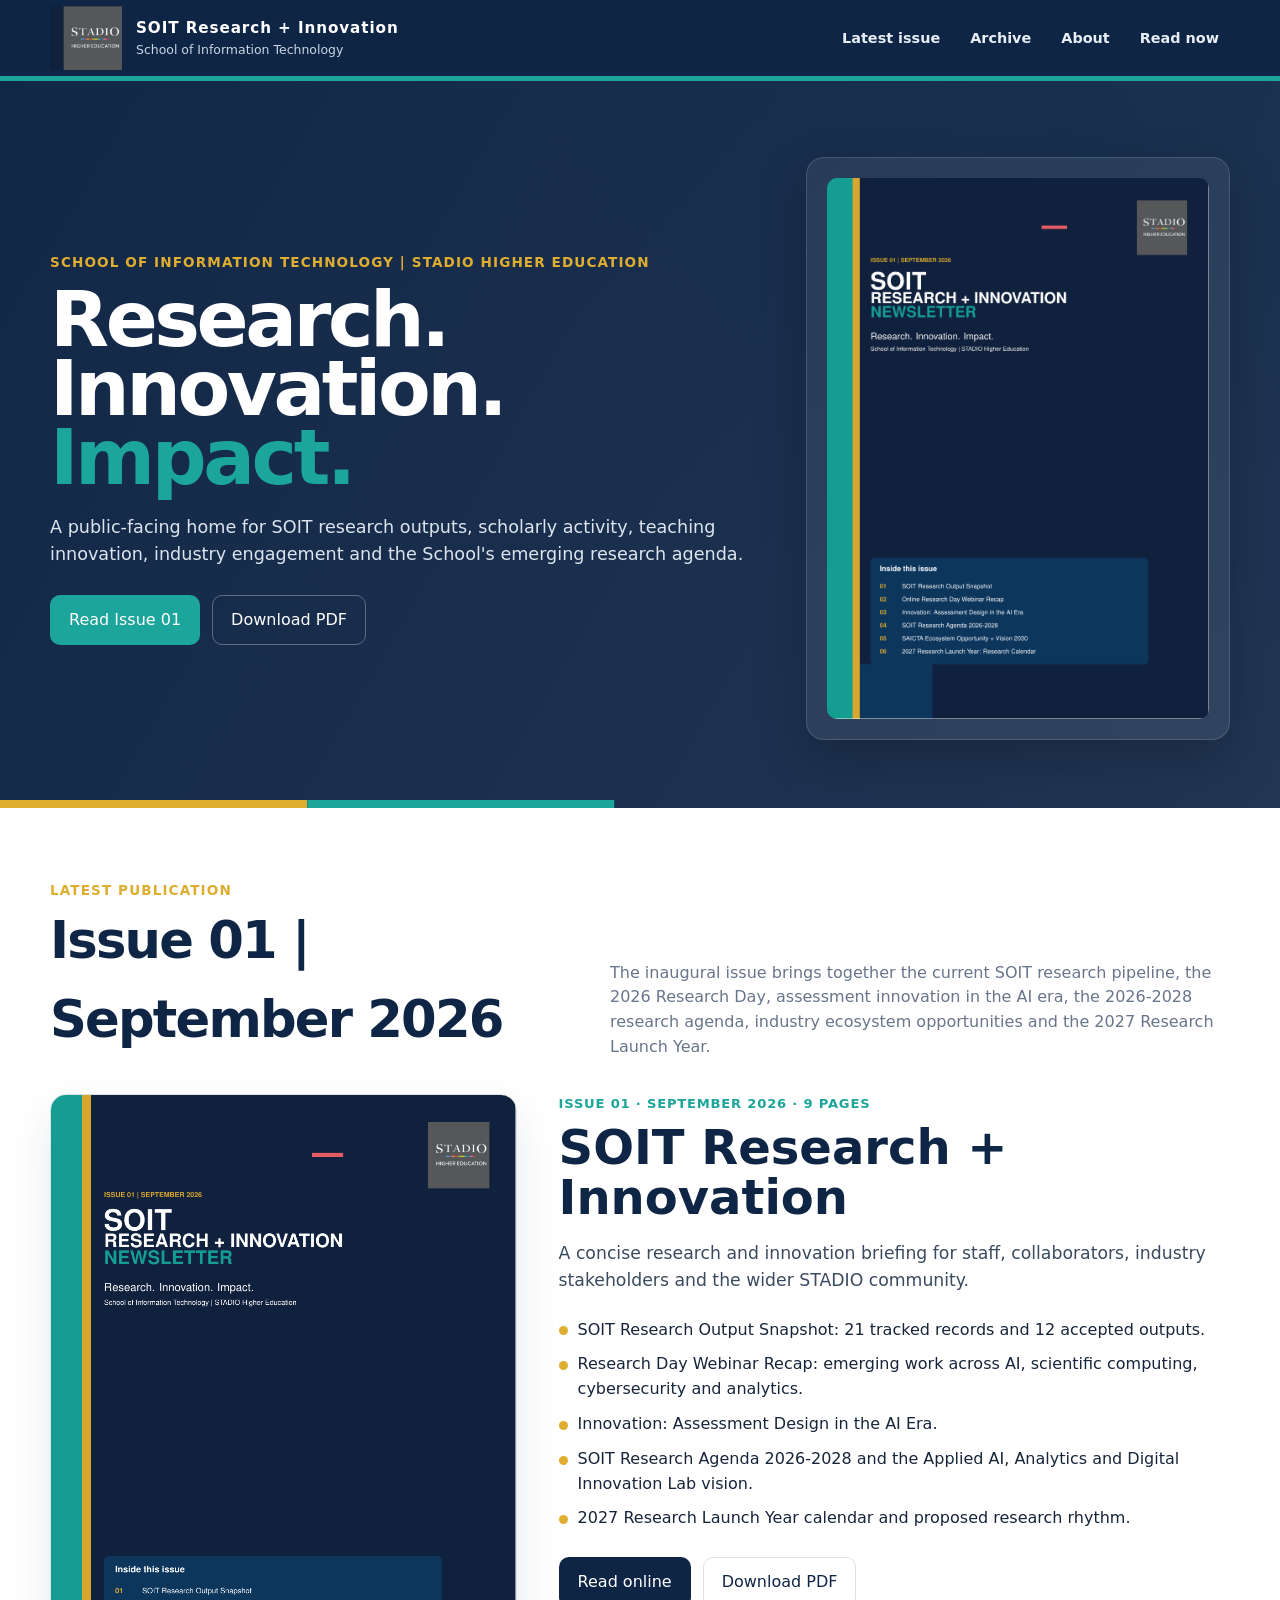
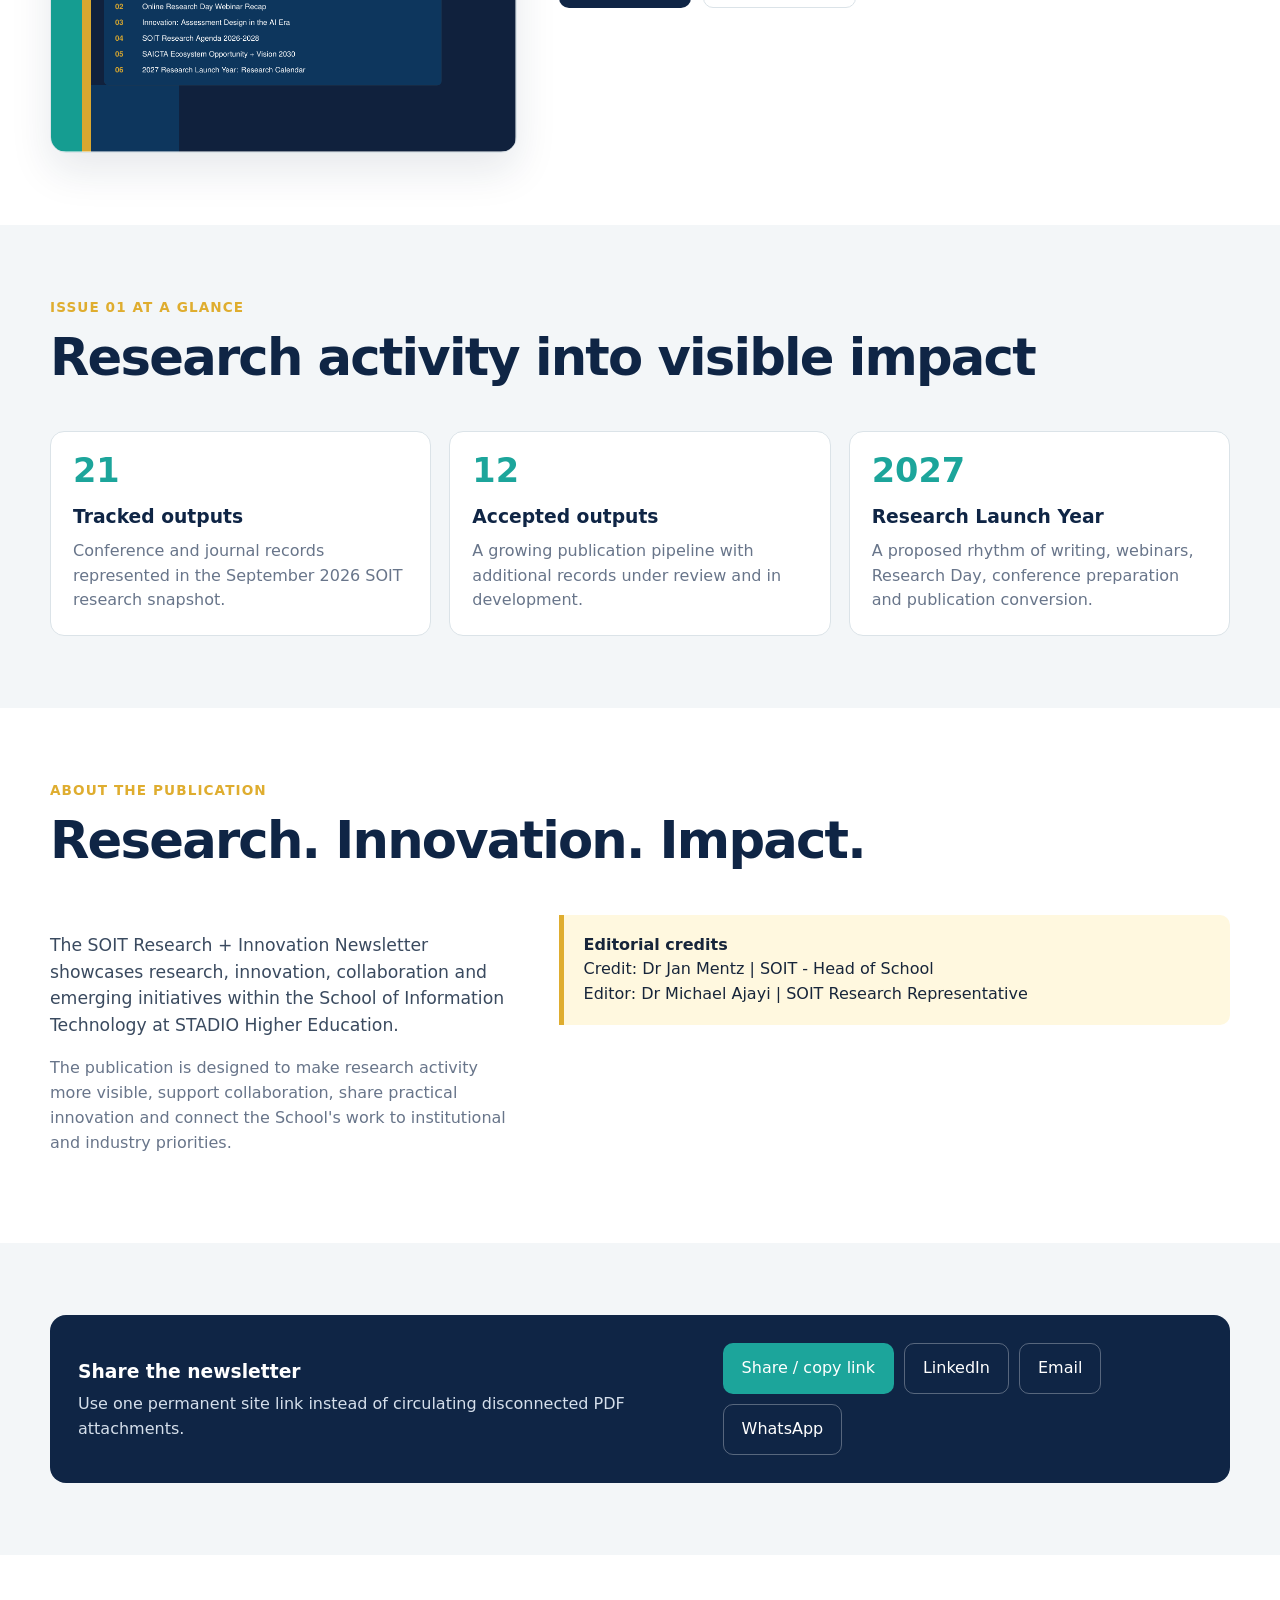
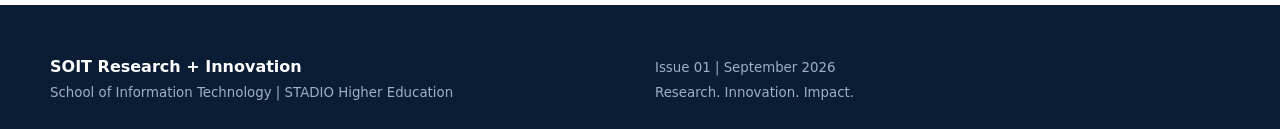
==== docs/index.html @ 40d05c93 "Add files via upload" ====
<!doctype html>
<html lang="en">
<head>
  <meta charset="utf-8">
  <meta name="viewport" content="width=device-width,initial-scale=1">
  <title>SOIT Research + Innovation | STADIO Higher Education</title>
  <meta name="description" content="Research, innovation and impact from the School of Information Technology at STADIO Higher Education.">
  <meta name="theme-color" content="#0f2545">
  <link rel="alternate" type="application/rss+xml" title="SOIT Research + Innovation" href="feed.xml">
  <link rel="stylesheet" href="assets/css/style.css">
</head>
<body>
<header class="topbar">
  <div class="container nav">
    <a class="brand" href="./">
      <img src="assets/images/stadio-logo.png" alt="STADIO Higher Education">
      <div class="brand-copy"><strong>SOIT Research + Innovation</strong><span>School of Information Technology</span></div>
    </a>
    <nav class="navlinks" aria-label="Primary navigation">
      <a href="#latest">Latest issue</a>
      <a href="archive.html">Archive</a>
      <a href="#about">About</a>
      <a href="latest/">Read now</a>
    </nav>
  </div>
</header>

<main>
  <section class="hero">
    <div class="container hero-grid">
      <div>
        <div class="kicker">School of Information Technology | STADIO Higher Education</div>
        <h1>Research.<br>Innovation.<br><span class="accent">Impact.</span></h1>
        <p>A public-facing home for SOIT research outputs, scholarly activity, teaching innovation, industry engagement and the School's emerging research agenda.</p>
        <div class="actions">
          <a class="btn btn-primary" href="latest/">Read Issue 01</a>
          <a class="btn btn-secondary" href="issues/2026/issue-01/SOIT-Research-Innovation-Newsletter-Sep-2026.pdf">Download PDF</a>
        </div>
      </div>
      <div class="hero-card">
        <img src="assets/images/issue-01-cover.png" alt="Cover of SOIT Research + Innovation Newsletter, Issue 01, September 2026">
      </div>
    </div>
  </section>

  <section id="latest" class="section">
    <div class="container">
      <div class="section-head">
        <div><div class="kicker">Latest publication</div><h2>Issue 01 | September 2026</h2></div>
        <p>The inaugural issue brings together the current SOIT research pipeline, the 2026 Research Day, assessment innovation in the AI era, the 2026-2028 research agenda, industry ecosystem opportunities and the 2027 Research Launch Year.</p>
      </div>
      <div class="latest-grid">
        <a class="cover-wrap" href="latest/" aria-label="Open Issue 01"><img src="assets/images/issue-01-cover.png" alt="Issue 01 cover"></a>
        <div>
          <div class="issue-meta">Issue 01 · September 2026 · 9 pages</div>
          <h3 class="issue-title">SOIT Research + Innovation</h3>
          <p class="lede">A concise research and innovation briefing for staff, collaborators, industry stakeholders and the wider STADIO community.</p>
          <ul class="highlights">
            <li>SOIT Research Output Snapshot: 21 tracked records and 12 accepted outputs.</li>
            <li>Research Day Webinar Recap: emerging work across AI, scientific computing, cybersecurity and analytics.</li>
            <li>Innovation: Assessment Design in the AI Era.</li>
            <li>SOIT Research Agenda 2026-2028 and the Applied AI, Analytics and Digital Innovation Lab vision.</li>
            <li>2027 Research Launch Year calendar and proposed research rhythm.</li>
          </ul>
          <div class="actions">
            <a class="btn btn-navy" href="latest/">Read online</a>
            <a class="btn btn-light" href="issues/2026/issue-01/SOIT-Research-Innovation-Newsletter-Sep-2026.pdf" download>Download PDF</a>
          </div>
        </div>
      </div>
    </div>
  </section>

  <section class="section alt">
    <div class="container">
      <div class="section-head"><div><div class="kicker">Issue 01 at a glance</div><h2>Research activity into visible impact</h2></div></div>
      <div class="cards">
        <article class="card"><div class="num">21</div><h3>Tracked outputs</h3><p>Conference and journal records represented in the September 2026 SOIT research snapshot.</p></article>
        <article class="card"><div class="num">12</div><h3>Accepted outputs</h3><p>A growing publication pipeline with additional records under review and in development.</p></article>
        <article class="card"><div class="num">2027</div><h3>Research Launch Year</h3><p>A proposed rhythm of writing, webinars, Research Day, conference preparation and publication conversion.</p></article>
      </div>
    </div>
  </section>

  <section id="about" class="section">
    <div class="container">
      <div class="section-head"><div><div class="kicker">About the publication</div><h2>Research. Innovation. Impact.</h2></div></div>
      <div class="latest-grid">
        <div>
          <p class="lede">The SOIT Research + Innovation Newsletter showcases research, innovation, collaboration and emerging initiatives within the School of Information Technology at STADIO Higher Education.</p>
          <p class="muted">The publication is designed to make research activity more visible, support collaboration, share practical innovation and connect the School's work to institutional and industry priorities.</p>
        </div>
        <div class="callout">
          <strong>Editorial credits</strong><br>
          Credit: Dr Jan Mentz | SOIT - Head of School<br>
          Editor: Dr Michael Ajayi | SOIT Research Representative
        </div>
      </div>
    </div>
  </section>

  <section class="section alt">
    <div class="container">
      <div class="share-strip">
        <div><h3>Share the newsletter</h3><p>Use one permanent site link instead of circulating disconnected PDF attachments.</p></div>
        <div class="share-actions">
          <button class="btn btn-primary" data-share="native">Share / copy link</button>
          <a class="btn btn-secondary" data-share="linkedin" target="_blank" rel="noopener">LinkedIn</a>
          <a class="btn btn-secondary" data-share="email">Email</a>
          <a class="btn btn-secondary" data-share="whatsapp" target="_blank" rel="noopener">WhatsApp</a>
        </div>
      </div>
    </div>
  </section>
</main>

<footer class="footer">
  <div class="container footer-grid">
    <div><strong>SOIT Research + Innovation</strong><br><small>School of Information Technology | STADIO Higher Education</small></div>
    <div><small>Issue 01 | September 2026<br>Research. Innovation. Impact.</small></div>
  </div>
</footer>
<script src="assets/js/site.js"></script>
</body>
</html>
---- docs/assets/css/style.css ----
:root {
  --navy: #0f2545;
  --navy-2: #163b63;
  --teal: #1ca59b;
  --gold: #dfad2f;
  --coral: #eb6370;
  --ink: #17253a;
  --muted: #68758a;
  --paper: #ffffff;
  --soft: #f3f6f8;
  --line: #dbe3e8;
  --max: 1180px;
}
* { box-sizing: border-box; }
html { scroll-behavior: smooth; }
body {
  margin: 0;
  font-family: Inter, ui-sans-serif, system-ui, -apple-system, BlinkMacSystemFont, "Segoe UI", sans-serif;
  color: var(--ink);
  background: var(--paper);
  line-height: 1.55;
}
a { color: inherit; }
img { max-width: 100%; display: block; }
.container { width: min(var(--max), calc(100% - 40px)); margin: 0 auto; }
.topbar {
  background: var(--navy);
  color: white;
  border-bottom: 5px solid var(--teal);
  position: sticky;
  top: 0;
  z-index: 20;
}
.nav {
  min-height: 76px;
  display: flex;
  align-items: center;
  justify-content: space-between;
  gap: 24px;
}
.brand { display: flex; align-items: center; gap: 14px; text-decoration: none; }
.brand img { width: 72px; height: auto; }
.brand-copy strong { display: block; font-size: 0.95rem; letter-spacing: .06em; }
.brand-copy span { display: block; font-size: .78rem; color: #c9d5e2; }
.navlinks { display: flex; flex-wrap: wrap; gap: 8px; align-items: center; }
.navlinks a {
  text-decoration: none;
  color: #e8eef5;
  font-weight: 650;
  font-size: .9rem;
  padding: 9px 11px;
  border-radius: 8px;
}
.navlinks a:hover { background: rgba(255,255,255,.09); }
.hero {
  background:
    linear-gradient(120deg, rgba(15,37,69,.99), rgba(15,37,69,.92)),
    radial-gradient(circle at 85% 10%, rgba(28,165,155,.38), transparent 42%);
  color: white;
  padding: 76px 0 68px;
  position: relative;
  overflow: hidden;
}
.hero::after {
  content: "";
  position: absolute;
  bottom: 0;
  left: 0;
  width: 24%;
  height: 8px;
  background: var(--gold);
  box-shadow: 24vw 0 0 var(--teal);
}
.hero-grid { display: grid; grid-template-columns: 1.25fr .75fr; gap: 48px; align-items: center; }
.kicker { color: var(--gold); font-weight: 800; letter-spacing: .08em; text-transform: uppercase; font-size: .85rem; }
.hero h1 { font-size: clamp(2.6rem, 6vw, 5.6rem); line-height: .9; margin: 12px 0 22px; letter-spacing: -.045em; }
.hero h1 .accent { color: var(--teal); }
.hero p { color: #dce5ef; max-width: 720px; font-size: 1.1rem; }
.hero-card {
  background: rgba(255,255,255,.07);
  border: 1px solid rgba(255,255,255,.14);
  border-radius: 18px;
  padding: 20px;
  box-shadow: 0 20px 50px rgba(0,0,0,.22);
}
.hero-card img { border-radius: 10px; width: 100%; }
.actions { display: flex; flex-wrap: wrap; gap: 12px; margin-top: 26px; }
.btn {
  display: inline-flex;
  align-items: center;
  justify-content: center;
  gap: 8px;
  border-radius: 10px;
  padding: 12px 18px;
  text-decoration: none;
  font-weight: 800;
  border: 1px solid transparent;
  cursor: pointer;
  font: inherit;
}
.btn-primary { background: var(--teal); color: white; }
.btn-primary:hover { filter: brightness(.95); }
.btn-secondary { background: transparent; border-color: rgba(255,255,255,.3); color: white; }
.btn-light { background: white; border-color: var(--line); color: var(--navy); }
.btn-navy { background: var(--navy); color: white; }
.section { padding: 72px 0; }
.section.alt { background: var(--soft); }
.section-head { display: flex; align-items: end; justify-content: space-between; gap: 20px; margin-bottom: 34px; }
.section-head h2 { font-size: clamp(2rem, 4vw, 3.2rem); margin: 0; letter-spacing: -.035em; color: var(--navy); }
.section-head p { max-width: 620px; color: var(--muted); margin: 0; }
.latest-grid { display: grid; grid-template-columns: .82fr 1.18fr; gap: 42px; align-items: start; }
.cover-wrap {
  border: 1px solid var(--line);
  border-radius: 16px;
  overflow: hidden;
  background: white;
  box-shadow: 0 18px 42px rgba(15,37,69,.10);
}
.cover-wrap img { width: 100%; }
.issue-meta { color: var(--teal); font-weight: 800; text-transform: uppercase; letter-spacing: .06em; font-size: .82rem; }
.issue-title { font-size: clamp(2rem, 4vw, 3rem); line-height: 1.05; margin: 8px 0 16px; color: var(--navy); }
.lede { font-size: 1.08rem; color: #3a4a5f; }
.highlights { display: grid; gap: 10px; margin: 24px 0; padding: 0; list-style: none; }
.highlights li { display: flex; gap: 10px; align-items: flex-start; }
.highlights li::before { content: ""; width: 9px; height: 9px; border-radius: 999px; background: var(--gold); margin-top: .55em; flex: 0 0 auto; }
.cards { display: grid; grid-template-columns: repeat(3,1fr); gap: 18px; }
.card { background: white; border: 1px solid var(--line); border-radius: 14px; padding: 22px; }
.card h3 { margin: 0 0 8px; color: var(--navy); }
.card p { margin: 0; color: var(--muted); }
.card .num { font-size: 2.1rem; line-height: 1; font-weight: 900; color: var(--teal); margin-bottom: 14px; }
.archive-table { width: 100%; border-collapse: collapse; background: white; border: 1px solid var(--line); border-radius: 14px; overflow: hidden; }
.archive-table th, .archive-table td { padding: 16px 18px; border-bottom: 1px solid var(--line); text-align: left; }
.archive-table th { color: var(--navy); background: #edf3f6; }
.archive-table tr:last-child td { border-bottom: 0; }
.tag { display: inline-block; padding: 4px 9px; border-radius: 999px; background: #e7f6f4; color: #0e7f77; font-size: .78rem; font-weight: 800; }
.share-strip { background: var(--navy); color: white; border-radius: 16px; padding: 28px; display: flex; align-items: center; justify-content: space-between; gap: 24px; }
.share-strip h3 { margin: 0 0 6px; }
.share-strip p { margin: 0; color: #d5dfeb; }
.share-actions { display: flex; flex-wrap: wrap; gap: 10px; }
.issue-hero { background: var(--navy); color: white; padding: 50px 0 42px; border-bottom: 6px solid var(--teal); }
.issue-hero h1 { font-size: clamp(2.2rem,5vw,4.2rem); line-height: .95; margin: 10px 0 16px; }
.pdf-shell { border: 1px solid var(--line); border-radius: 14px; overflow: hidden; background: #eef2f5; box-shadow: 0 16px 36px rgba(15,37,69,.10); }
.pdf-shell iframe { width: 100%; height: 78vh; min-height: 720px; border: 0; background: #fff; }
.callout { border-left: 5px solid var(--gold); background: #fff8df; padding: 18px 20px; border-radius: 0 10px 10px 0; }
.footer { background: #0b1c35; color: #d5dfeb; padding: 50px 0 24px; margin-top: 50px; }
.footer-grid { display: grid; grid-template-columns: 1fr 1fr; gap: 30px; }
.footer strong { color: white; }
.footer small { color: #9fb0c4; }
.muted { color: var(--muted); }
code { background: #eef2f5; padding: .15em .35em; border-radius: 5px; }
@media (max-width: 860px) {
  .nav { align-items: flex-start; padding: 14px 0; flex-direction: column; }
  .navlinks { width: 100%; overflow-x: auto; flex-wrap: nowrap; }
  .hero-grid, .latest-grid, .footer-grid { grid-template-columns: 1fr; }
  .hero-card { max-width: 520px; }
  .cards { grid-template-columns: 1fr; }
  .share-strip { flex-direction: column; align-items: flex-start; }
  .pdf-shell iframe { min-height: 560px; height: 70vh; }
}
@media (max-width: 560px) {
  .container { width: min(var(--max), calc(100% - 28px)); }
  .section { padding: 50px 0; }
  .hero { padding: 52px 0 50px; }
  .brand-copy span { display: none; }
  .archive-table th:nth-child(3), .archive-table td:nth-child(3) { display: none; }
}
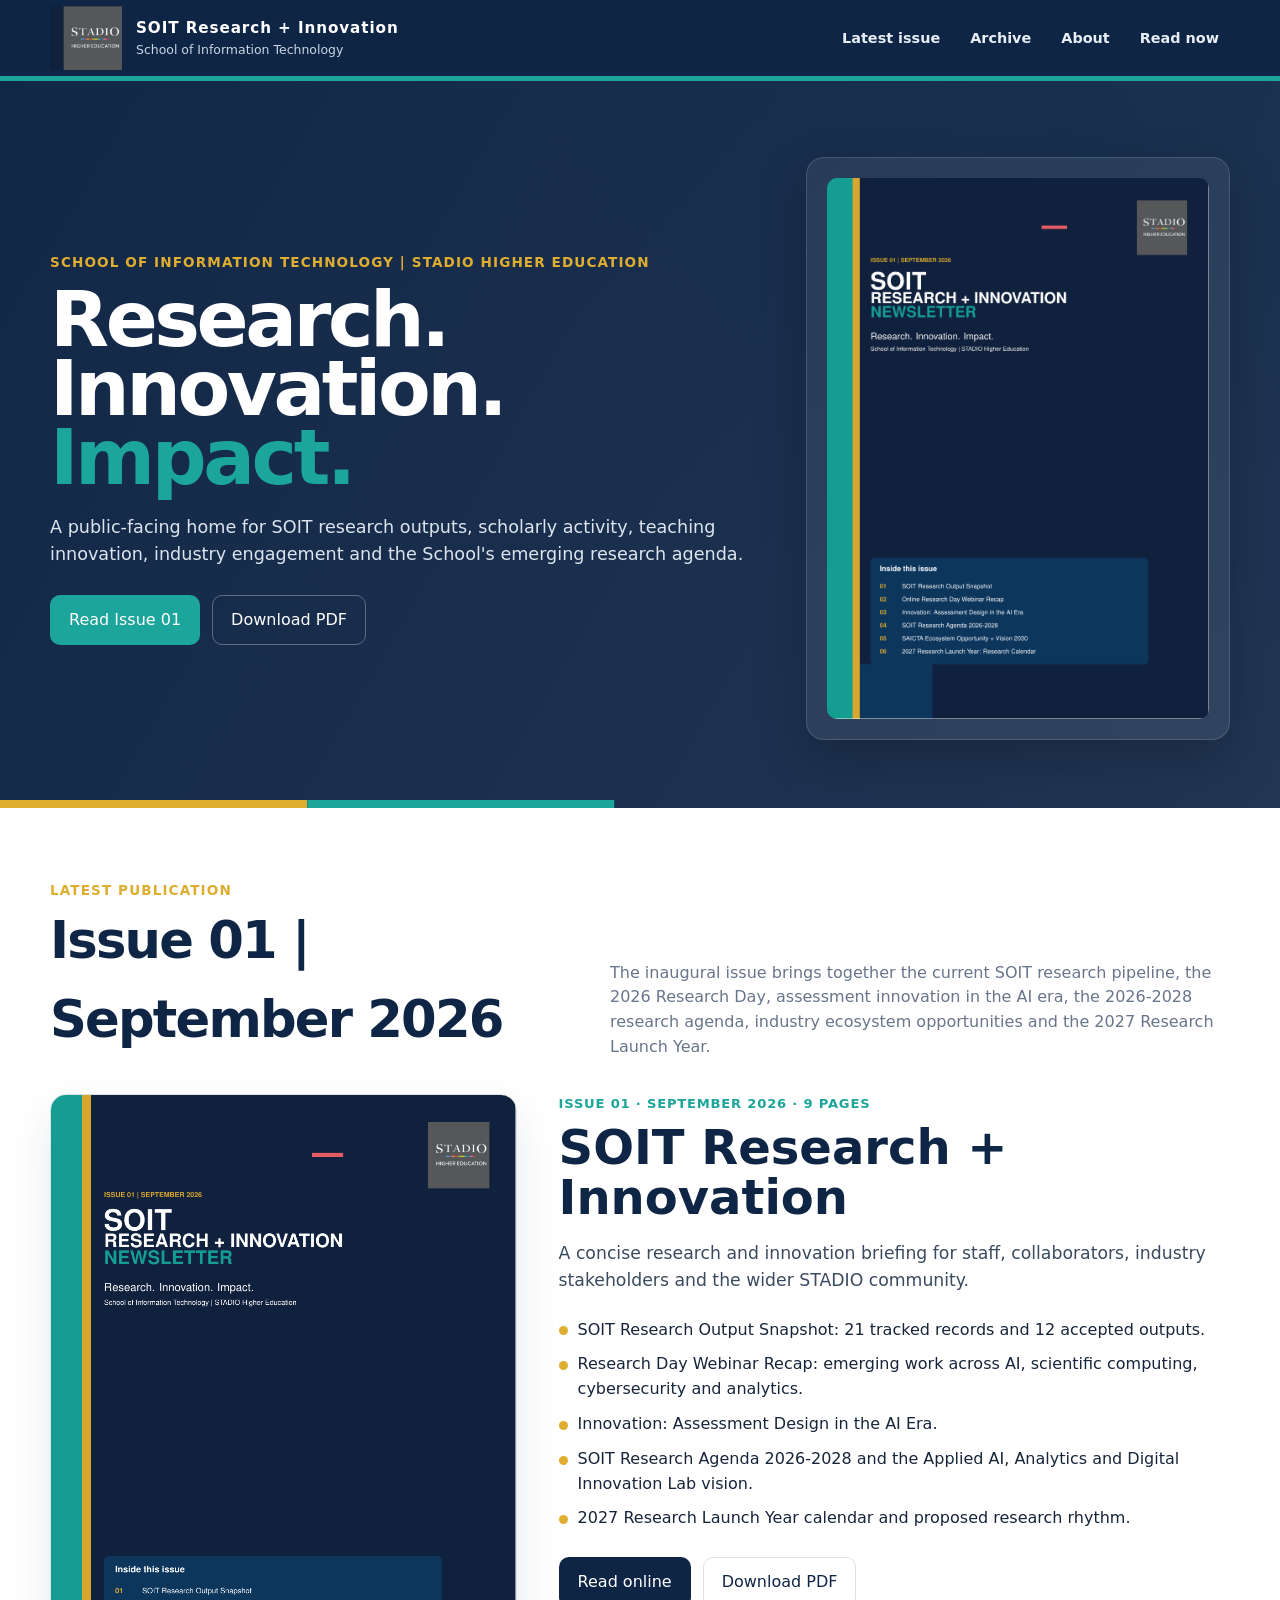
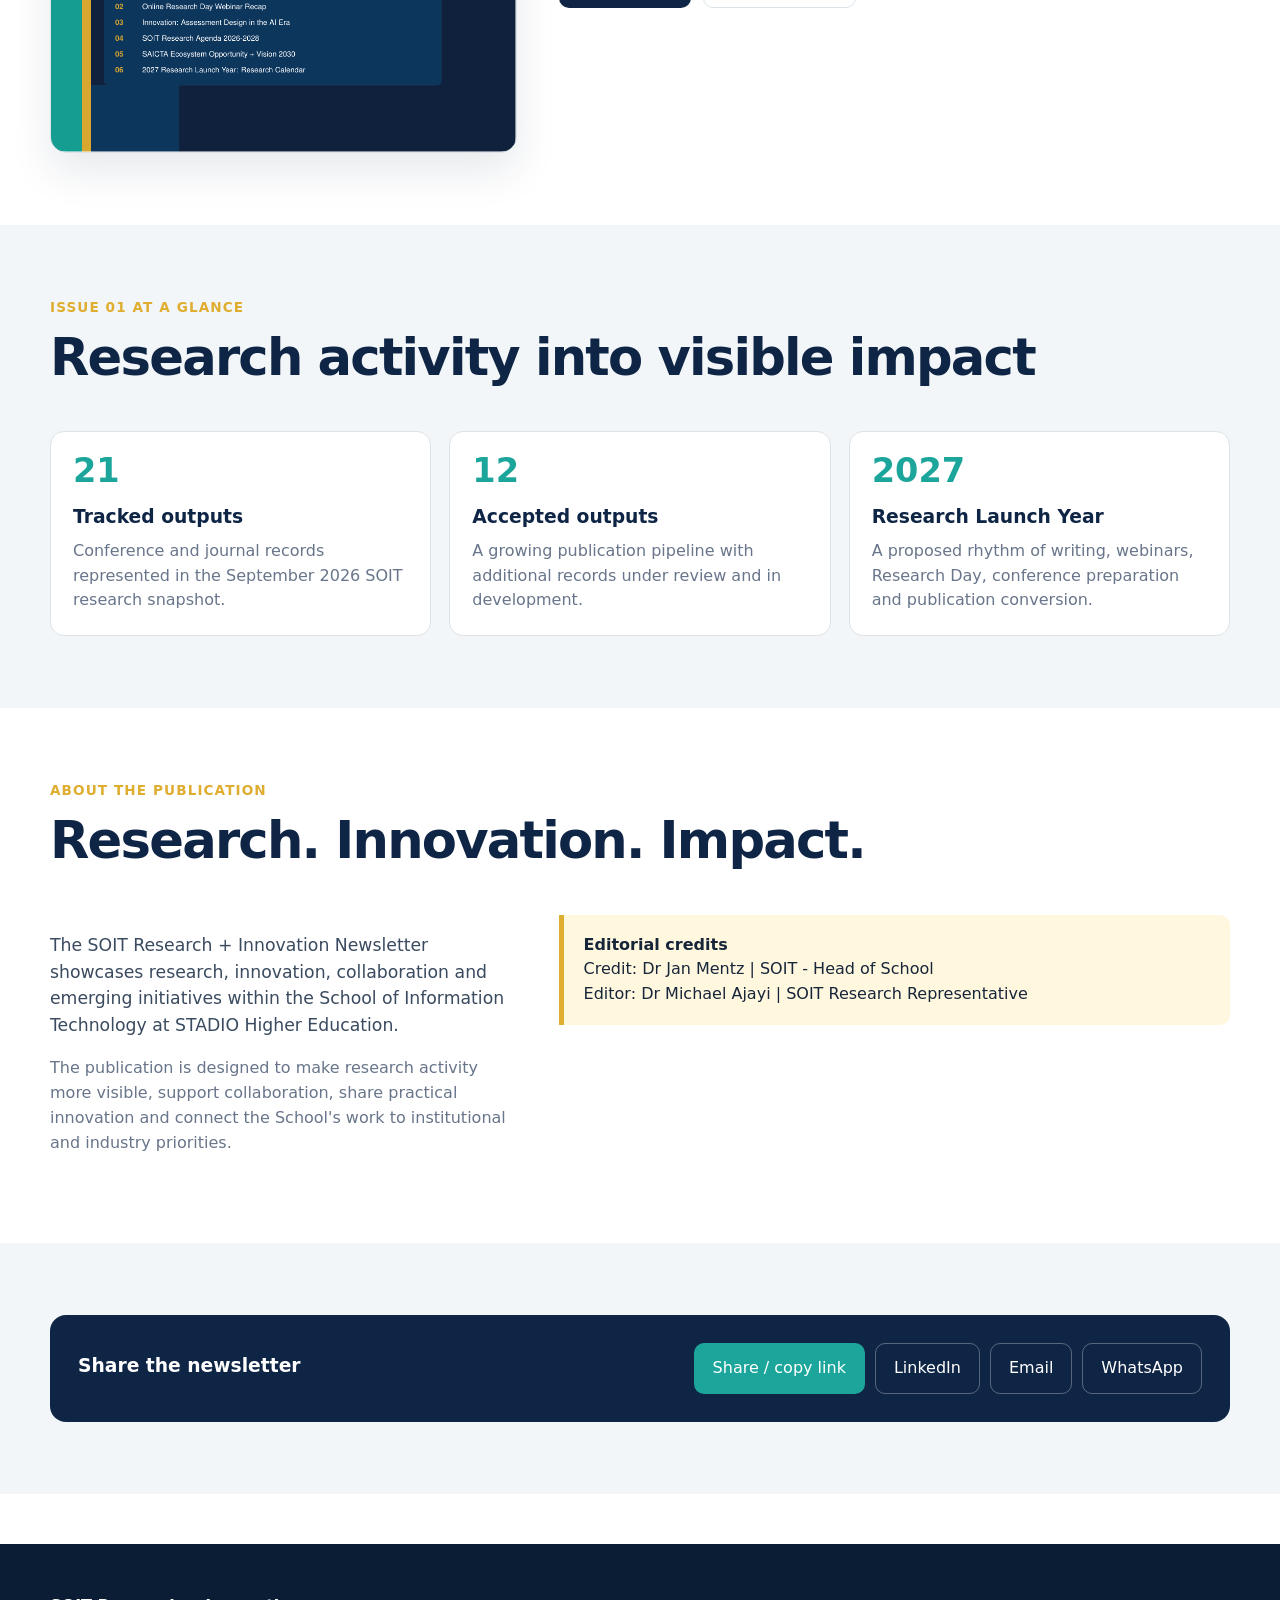
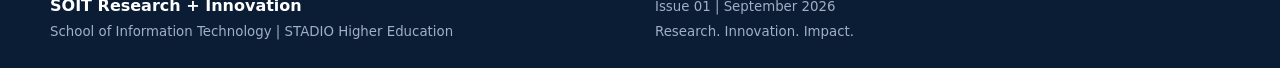
==== commit 12be7d37: "Simplify newsletter sharing section Removed the paragraph explaining the sharing of the newsletter." ====
--- a/docs/index.html
+++ b/docs/index.html
@@ -102,7 +102,7 @@
   <section class="section alt">
     <div class="container">
       <div class="share-strip">
-        <div><h3>Share the newsletter</h3><p>Use one permanent site link instead of circulating disconnected PDF attachments.</p></div>
+        <div><h3>Share the newsletter</h3></div>
         <div class="share-actions">
           <button class="btn btn-primary" data-share="native">Share / copy link</button>
           <a class="btn btn-secondary" data-share="linkedin" target="_blank" rel="noopener">LinkedIn</a>
